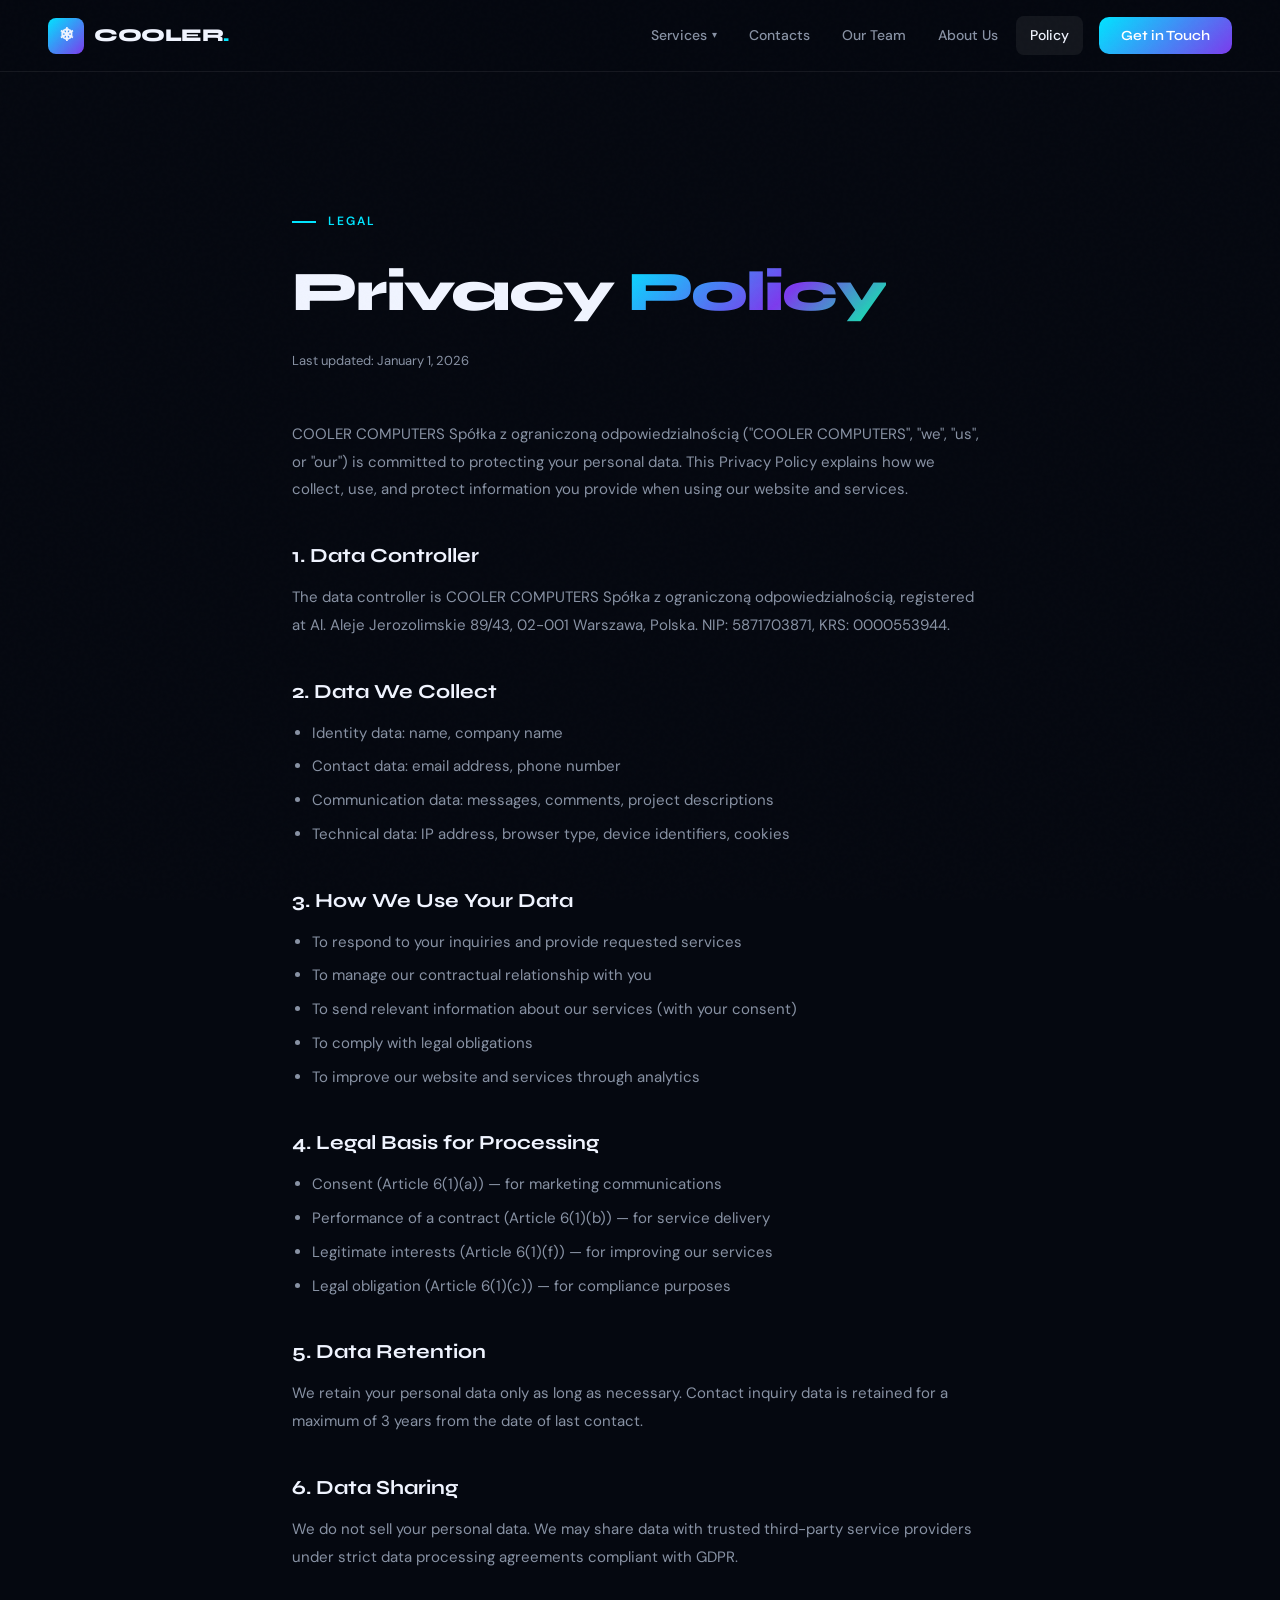
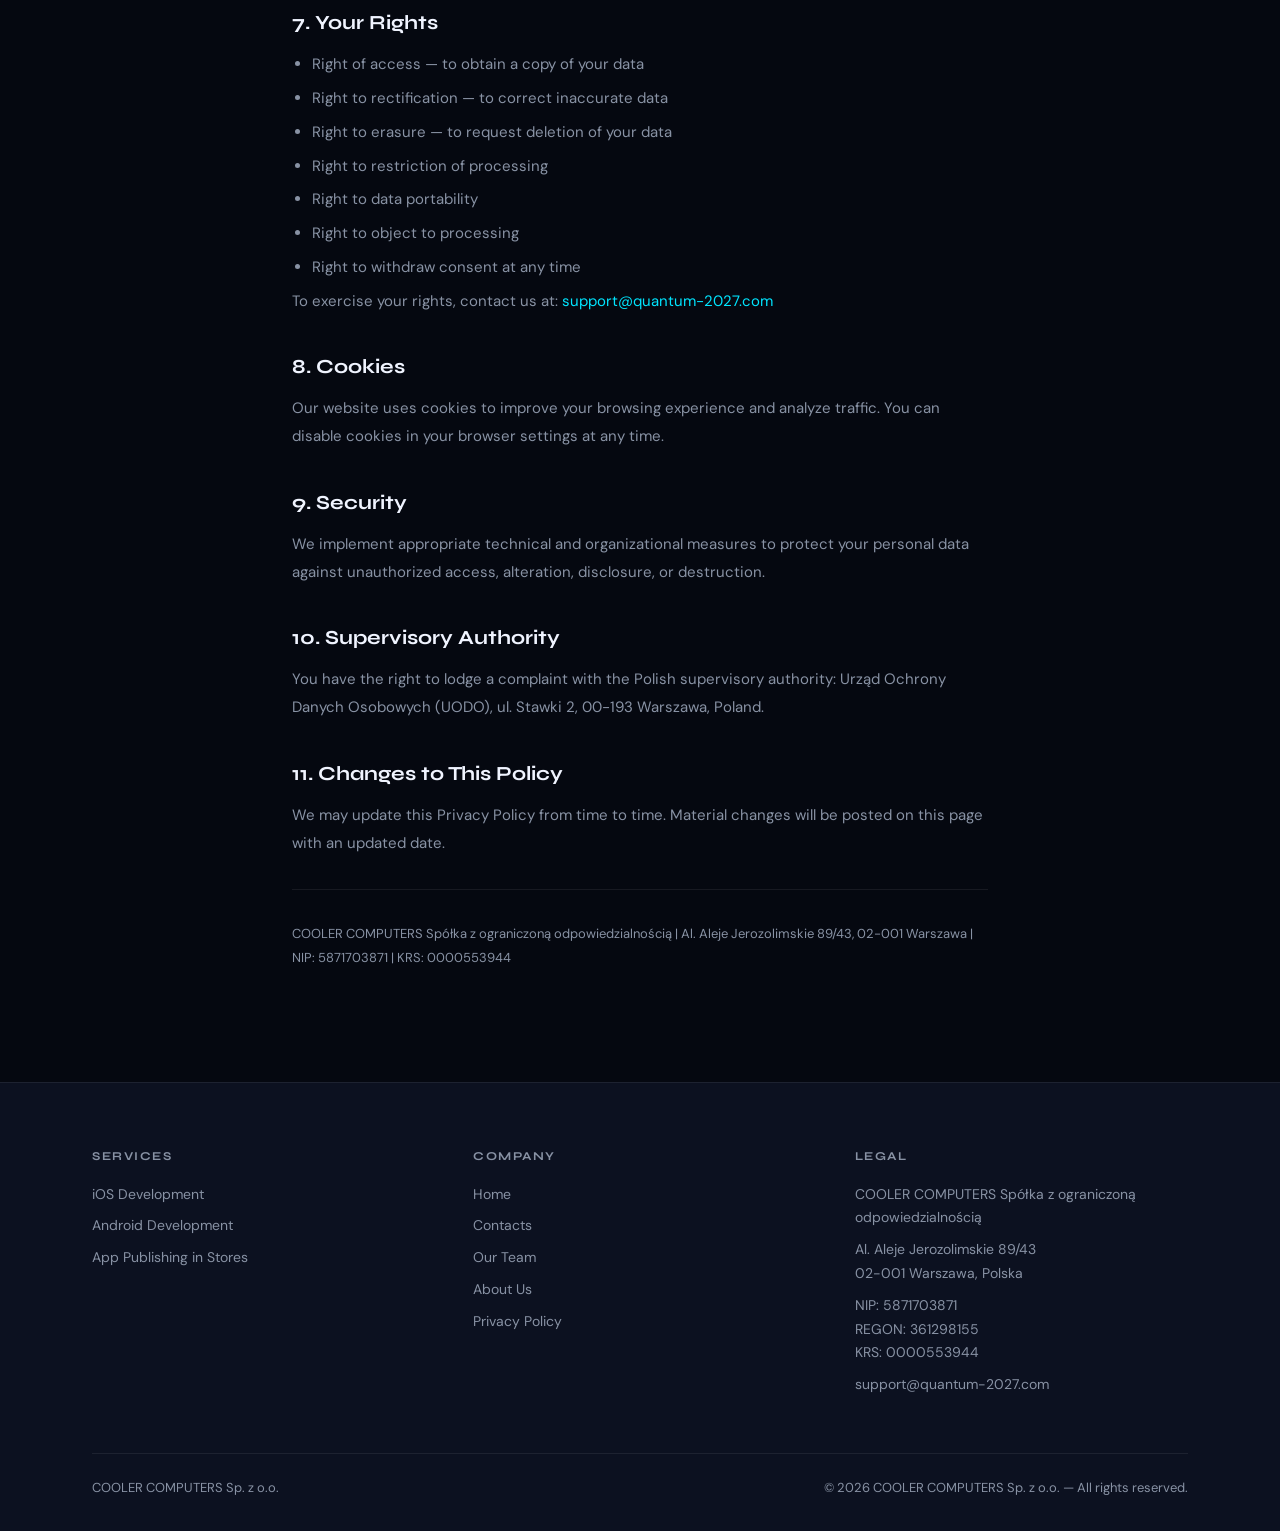
==== policy/index.html @ 415ed16c "Add files via upload" ====
<!DOCTYPE html>
<html lang="en">
<head>
  <meta charset="UTF-8" />
  <meta name="viewport" content="width=device-width, initial-scale=1.0" />
  <title>Privacy Policy — COOLER COMPUTERS</title>
  <link rel="stylesheet" href="/assets/style.css" />
  <style>
    .policy-wrap { max-width: 760px; margin: 0 auto; padding: 140px 32px 100px; }
    .policy-wrap h2 { font-size: 20px; font-weight: 700; margin: 36px 0 12px; }
    .policy-wrap p, .policy-wrap li { font-size: 15px; color: var(--text-muted); line-height: 1.85; margin-bottom: 12px; }
    .policy-wrap ul { padding-left: 20px; }
    .policy-wrap li { margin-bottom: 6px; }
    hr { border: none; border-top: 1px solid var(--border); margin: 32px 0; }
  </style>
</head>
<body>
<nav></nav>
<main>
  <div class="policy-wrap">
    <div class="section-label">Legal</div>
    <h1 style="font-size:clamp(36px,5vw,56px);font-weight:800;letter-spacing:-2px;margin-bottom:12px;">Privacy <span class="gradient-text">Policy</span></h1>
    <p style="font-size:13px;color:var(--text-muted);margin-bottom:48px;">Last updated: January 1, 2026</p>

    <p>COOLER COMPUTERS Spółka z ograniczoną odpowiedzialnością ("COOLER COMPUTERS", "we", "us", or "our") is committed to protecting your personal data. This Privacy Policy explains how we collect, use, and protect information you provide when using our website and services.</p>

    <h2>1. Data Controller</h2>
    <p>The data controller is COOLER COMPUTERS Spółka z ograniczoną odpowiedzialnością, registered at Al. Aleje Jerozolimskie 89/43, 02-001 Warszawa, Polska. NIP: 5871703871, KRS: 0000553944.</p>

    <h2>2. Data We Collect</h2>
    <ul>
      <li>Identity data: name, company name</li>
      <li>Contact data: email address, phone number</li>
      <li>Communication data: messages, comments, project descriptions</li>
      <li>Technical data: IP address, browser type, device identifiers, cookies</li>
    </ul>

    <h2>3. How We Use Your Data</h2>
    <ul>
      <li>To respond to your inquiries and provide requested services</li>
      <li>To manage our contractual relationship with you</li>
      <li>To send relevant information about our services (with your consent)</li>
      <li>To comply with legal obligations</li>
      <li>To improve our website and services through analytics</li>
    </ul>

    <h2>4. Legal Basis for Processing</h2>
    <ul>
      <li>Consent (Article 6(1)(a)) — for marketing communications</li>
      <li>Performance of a contract (Article 6(1)(b)) — for service delivery</li>
      <li>Legitimate interests (Article 6(1)(f)) — for improving our services</li>
      <li>Legal obligation (Article 6(1)(c)) — for compliance purposes</li>
    </ul>

    <h2>5. Data Retention</h2>
    <p>We retain your personal data only as long as necessary. Contact inquiry data is retained for a maximum of 3 years from the date of last contact.</p>

    <h2>6. Data Sharing</h2>
    <p>We do not sell your personal data. We may share data with trusted third-party service providers under strict data processing agreements compliant with GDPR.</p>

    <h2>7. Your Rights</h2>
    <ul>
      <li>Right of access — to obtain a copy of your data</li>
      <li>Right to rectification — to correct inaccurate data</li>
      <li>Right to erasure — to request deletion of your data</li>
      <li>Right to restriction of processing</li>
      <li>Right to data portability</li>
      <li>Right to object to processing</li>
      <li>Right to withdraw consent at any time</li>
    </ul>
    <p>To exercise your rights, contact us at: <a href="mailto:support@quantum-2027.com" style="color:var(--accent);">support@quantum-2027.com</a></p>

    <h2>8. Cookies</h2>
    <p>Our website uses cookies to improve your browsing experience and analyze traffic. You can disable cookies in your browser settings at any time.</p>

    <h2>9. Security</h2>
    <p>We implement appropriate technical and organizational measures to protect your personal data against unauthorized access, alteration, disclosure, or destruction.</p>

    <h2>10. Supervisory Authority</h2>
    <p>You have the right to lodge a complaint with the Polish supervisory authority: Urząd Ochrony Danych Osobowych (UODO), ul. Stawki 2, 00-193 Warszawa, Poland.</p>

    <h2>11. Changes to This Policy</h2>
    <p>We may update this Privacy Policy from time to time. Material changes will be posted on this page with an updated date.</p>

    <hr>
    <p style="font-size:13px;">COOLER COMPUTERS Spółka z ograniczoną odpowiedzialnością | Al. Aleje Jerozolimskie 89/43, 02-001 Warszawa | NIP: 5871703871 | KRS: 0000553944</p>
  </div>
</main>
<footer></footer>
<script src="/assets/main.js"></script>
<script>document.addEventListener('DOMContentLoaded', function() { renderNav('policy'); });</script>
</body>
</html>
---- assets/style.css ----
@import url('https://fonts.googleapis.com/css2?family=Syne:wght@400;600;700;800&family=DM+Sans:ital,opsz,wght@0,9..40,300;0,9..40,400;0,9..40,500;1,9..40,300&display=swap');

:root {
  --bg: #050810;
  --surface: #0c1120;
  --surface2: #111827;
  --border: rgba(255,255,255,0.07);
  --accent: #00e5ff;
  --accent2: #7c3aed;
  --accent3: #06ffa5;
  --text: #f0f4ff;
  --text-muted: #8892a4;
  --font-head: 'Syne', sans-serif;
  --font-body: 'DM Sans', sans-serif;
  --nav-h: 72px;
  --radius: 16px;
}

*, *::before, *::after { box-sizing: border-box; margin: 0; padding: 0; }
html { scroll-behavior: smooth; }
body { background: var(--bg); color: var(--text); font-family: var(--font-body); font-size: 16px; line-height: 1.6; overflow-x: hidden; }
a { color: inherit; text-decoration: none; }

body::before {
  content: '';
  position: fixed; inset: 0;
  background-image: url("data:image/svg+xml,%3Csvg viewBox='0 0 256 256' xmlns='http://www.w3.org/2000/svg'%3E%3Cfilter id='noise'%3E%3CfeTurbulence type='fractalNoise' baseFrequency='0.9' numOctaves='4' stitchTiles='stitch'/%3E%3C/filter%3E%3Crect width='100%25' height='100%25' filter='url(%23noise)' opacity='0.03'/%3E%3C/svg%3E");
  pointer-events: none; z-index: 9999; opacity: 0.4;
}

/* ─── NAV ─── */
nav {
  position: fixed; top: 0; left: 0; right: 0;
  height: var(--nav-h);
  display: flex; align-items: center;
  padding: 0 48px;
  background: rgba(5,8,16,0.85);
  backdrop-filter: blur(20px);
  border-bottom: 1px solid var(--border);
  z-index: 1000;
  gap: 8px;
}

.nav-logo {
  display: flex; align-items: center; gap: 10px;
  font-family: var(--font-head); font-weight: 800; font-size: 18px;
  letter-spacing: -0.5px; margin-right: auto; flex-shrink: 0;
}
.nav-logo-icon {
  width: 36px; height: 36px;
  background: linear-gradient(135deg, var(--accent), var(--accent2));
  border-radius: 8px; display: flex; align-items: center; justify-content: center; font-size: 18px;
}

.nav-links { display: flex; align-items: center; gap: 4px; list-style: none; }

.nav-links > li > a,
.nav-links > li > span.nav-item {
  padding: 8px 14px; border-radius: 8px;
  font-size: 14px; font-weight: 500; color: var(--text-muted);
  transition: color 0.2s, background 0.2s;
  cursor: pointer; display: flex; align-items: center; gap: 5px;
  white-space: nowrap; user-select: none;
}
.nav-links > li > a:hover,
.nav-links > li > span.nav-item:hover,
.nav-links > li.active > a { color: var(--text); background: rgba(255,255,255,0.06); }

/* ─── DROPDOWN — JS controlled ─── */
.nav-dropdown-wrap { position: relative; }

.nav-dropdown {
  position: absolute; top: calc(100% + 4px); left: 0;
  background: var(--surface);
  border: 1px solid rgba(255,255,255,0.1);
  border-radius: var(--radius); padding: 8px;
  min-width: 230px;
  box-shadow: 0 24px 64px rgba(0,0,0,0.6);
  z-index: 2000;
  opacity: 0; visibility: hidden; pointer-events: none;
  transform: translateY(-6px);
  transition: opacity 0.18s ease, transform 0.18s ease, visibility 0.18s;
}
.nav-dropdown.open {
  opacity: 1; visibility: visible; pointer-events: auto;
  transform: translateY(0);
}

.nav-dropdown a {
  display: flex; align-items: center; gap: 10px;
  padding: 10px 12px; border-radius: 10px;
  font-size: 14px; color: var(--text-muted);
  transition: all 0.15s;
}
.nav-dropdown a:hover { color: var(--text); background: rgba(255,255,255,0.06); }
.nav-dropdown .dd-icon {
  width: 30px; height: 30px; border-radius: 8px;
  display: flex; align-items: center; justify-content: center; font-size: 15px; flex-shrink: 0;
}

.chevron { font-size: 10px; transition: transform 0.2s; display: inline-block; }
.nav-dropdown-wrap.open .chevron { transform: rotate(180deg); }

/* ─── CTA ─── */
.btn-cta {
  padding: 10px 22px;
  background: linear-gradient(135deg, var(--accent), var(--accent2));
  color: #fff !important; border-radius: 10px;
  font-family: var(--font-head); font-weight: 600; font-size: 14px;
  cursor: pointer; border: none; white-space: nowrap; margin-left: 8px;
  transition: opacity 0.2s, transform 0.2s, box-shadow 0.2s;
}
.btn-cta:hover { opacity: 0.9; transform: translateY(-1px); box-shadow: 0 8px 30px rgba(0,229,255,0.3); }

/* ─── HAMBURGER ─── */
.nav-hamburger {
  display: none; flex-direction: column; gap: 5px;
  cursor: pointer; padding: 8px; background: none; border: none; color: var(--text); margin-left: auto;
}
.nav-hamburger span { display: block; width: 22px; height: 2px; background: currentColor; border-radius: 2px; transition: all 0.3s; }

/* ─── MOBILE MENU ─── */
.mobile-menu {
  position: fixed; top: var(--nav-h); left: 0; right: 0; bottom: 0;
  background: var(--bg); z-index: 999;
  padding: 24px; overflow-y: auto;
  display: none; flex-direction: column; gap: 4px;
}
.mobile-menu.open { display: flex; }
.mobile-menu a, .mobile-menu span { padding: 14px 16px; border-radius: 10px; font-size: 16px; font-weight: 500; color: var(--text-muted); transition: all 0.2s; cursor: pointer; display: block; }
.mobile-menu a:hover { color: var(--text); background: var(--surface); }
.mobile-menu .mm-section { font-size: 11px; font-weight: 700; letter-spacing: 1.5px; text-transform: uppercase; color: var(--accent); padding: 16px 16px 4px; }
.mobile-menu .mm-cta { margin-top: 16px; background: linear-gradient(135deg, var(--accent), var(--accent2)); color: #fff !important; border-radius: 12px; font-weight: 700; text-align: center; }

/* ─── MODAL ─── */
.modal-overlay {
  position: fixed; inset: 0;
  background: rgba(0,0,0,0.75); backdrop-filter: blur(8px);
  z-index: 3000;
  display: flex; align-items: center; justify-content: center;
  opacity: 0; visibility: hidden;
  transition: opacity 0.25s, visibility 0.25s;
}
.modal-overlay.open { opacity: 1; visibility: visible; }

.modal {
  background: var(--surface); border: 1px solid rgba(255,255,255,0.1);
  border-radius: 24px; padding: 40px;
  width: 90%; max-width: 480px; position: relative;
  transform: translateY(16px) scale(0.98);
  transition: transform 0.25s;
}
.modal-overlay.open .modal { transform: translateY(0) scale(1); }

.modal-close {
  position: absolute; top: 16px; right: 16px;
  width: 32px; height: 32px; border-radius: 50%;
  border: 1px solid var(--border); background: none; color: var(--text-muted);
  cursor: pointer; font-size: 20px; line-height: 1;
  display: flex; align-items: center; justify-content: center;
  transition: all 0.2s;
}
.modal-close:hover { color: var(--text); background: var(--border); }
.modal h2 { font-family: var(--font-head); font-size: 26px; font-weight: 700; margin-bottom: 24px; }

.form-field { margin-bottom: 16px; }
.form-field label { display: block; font-size: 13px; font-weight: 500; color: var(--text-muted); margin-bottom: 6px; }
.form-field input, .form-field textarea {
  width: 100%; background: var(--bg); border: 1px solid var(--border);
  border-radius: 10px; padding: 12px 16px; color: var(--text);
  font-family: var(--font-body); font-size: 14px; outline: none; transition: border-color 0.2s;
}
.form-field textarea { resize: vertical; min-height: 90px; }
.form-field input:focus, .form-field textarea:focus { border-color: var(--accent); }
.form-field input::placeholder, .form-field textarea::placeholder { color: var(--text-muted); opacity: 0.5; }

.modal-submit {
  width: 100%; padding: 14px;
  background: linear-gradient(135deg, var(--accent), var(--accent2));
  color: #fff; border: none; border-radius: 12px;
  font-family: var(--font-head); font-size: 15px; font-weight: 700;
  cursor: pointer; transition: opacity 0.2s, transform 0.2s; margin-top: 8px;
}
.modal-submit:hover { opacity: 0.9; transform: translateY(-1px); }
.modal-legal { margin-top: 12px; font-size: 11px; color: var(--text-muted); line-height: 1.5; text-align: center; }
.modal-legal a { color: var(--accent); text-decoration: underline; }

/* ─── FOOTER ─── */
footer { background: var(--surface); border-top: 1px solid var(--border); padding: 64px 48px 32px; }
.footer-grid { display: grid; grid-template-columns: 1fr 1fr 1fr; gap: 48px; margin-bottom: 48px; }
.footer-col h4 { font-family: var(--font-head); font-size: 12px; font-weight: 700; letter-spacing: 1.5px; text-transform: uppercase; color: var(--text-muted); margin-bottom: 16px; }
.footer-col a, .footer-col p { display: block; font-size: 14px; color: var(--text-muted); margin-bottom: 8px; transition: color 0.2s; line-height: 1.7; }
.footer-col a:hover { color: var(--accent); }
.footer-bottom { border-top: 1px solid var(--border); padding-top: 24px; display: flex; align-items: center; justify-content: space-between; font-size: 13px; color: var(--text-muted); }

/* ─── MAIN / UTILS ─── */
main { padding-top: var(--nav-h); min-height: 100vh; }
.container { max-width: 1160px; margin: 0 auto; padding: 0 32px; }

.gradient-text {
  background: linear-gradient(135deg, var(--accent) 0%, var(--accent2) 60%, var(--accent3) 100%);
  -webkit-background-clip: text; -webkit-text-fill-color: transparent; background-clip: text;
}

.section-label {
  display: flex; align-items: center; gap: 12px;
  font-size: 12px; font-weight: 600; letter-spacing: 2px; text-transform: uppercase;
  color: var(--accent); margin-bottom: 16px;
}
.section-label::before { content: ''; display: block; width: 24px; height: 2px; background: var(--accent); }

h1, h2, h3, h4 { font-family: var(--font-head); }

.reveal { opacity: 0; transform: translateY(28px); transition: opacity 0.65s ease, transform 0.65s ease; }
.reveal.visible { opacity: 1; transform: translateY(0); }

/* ─── RESPONSIVE ─── */
@media (max-width: 900px) {
  nav { padding: 0 20px; }
  .nav-links, .btn-cta { display: none; }
  .nav-hamburger { display: flex; }
  footer { padding: 40px 20px 24px; }
  .footer-grid { grid-template-columns: 1fr; gap: 32px; }
  .footer-bottom { flex-direction: column; gap: 8px; text-align: center; }
}
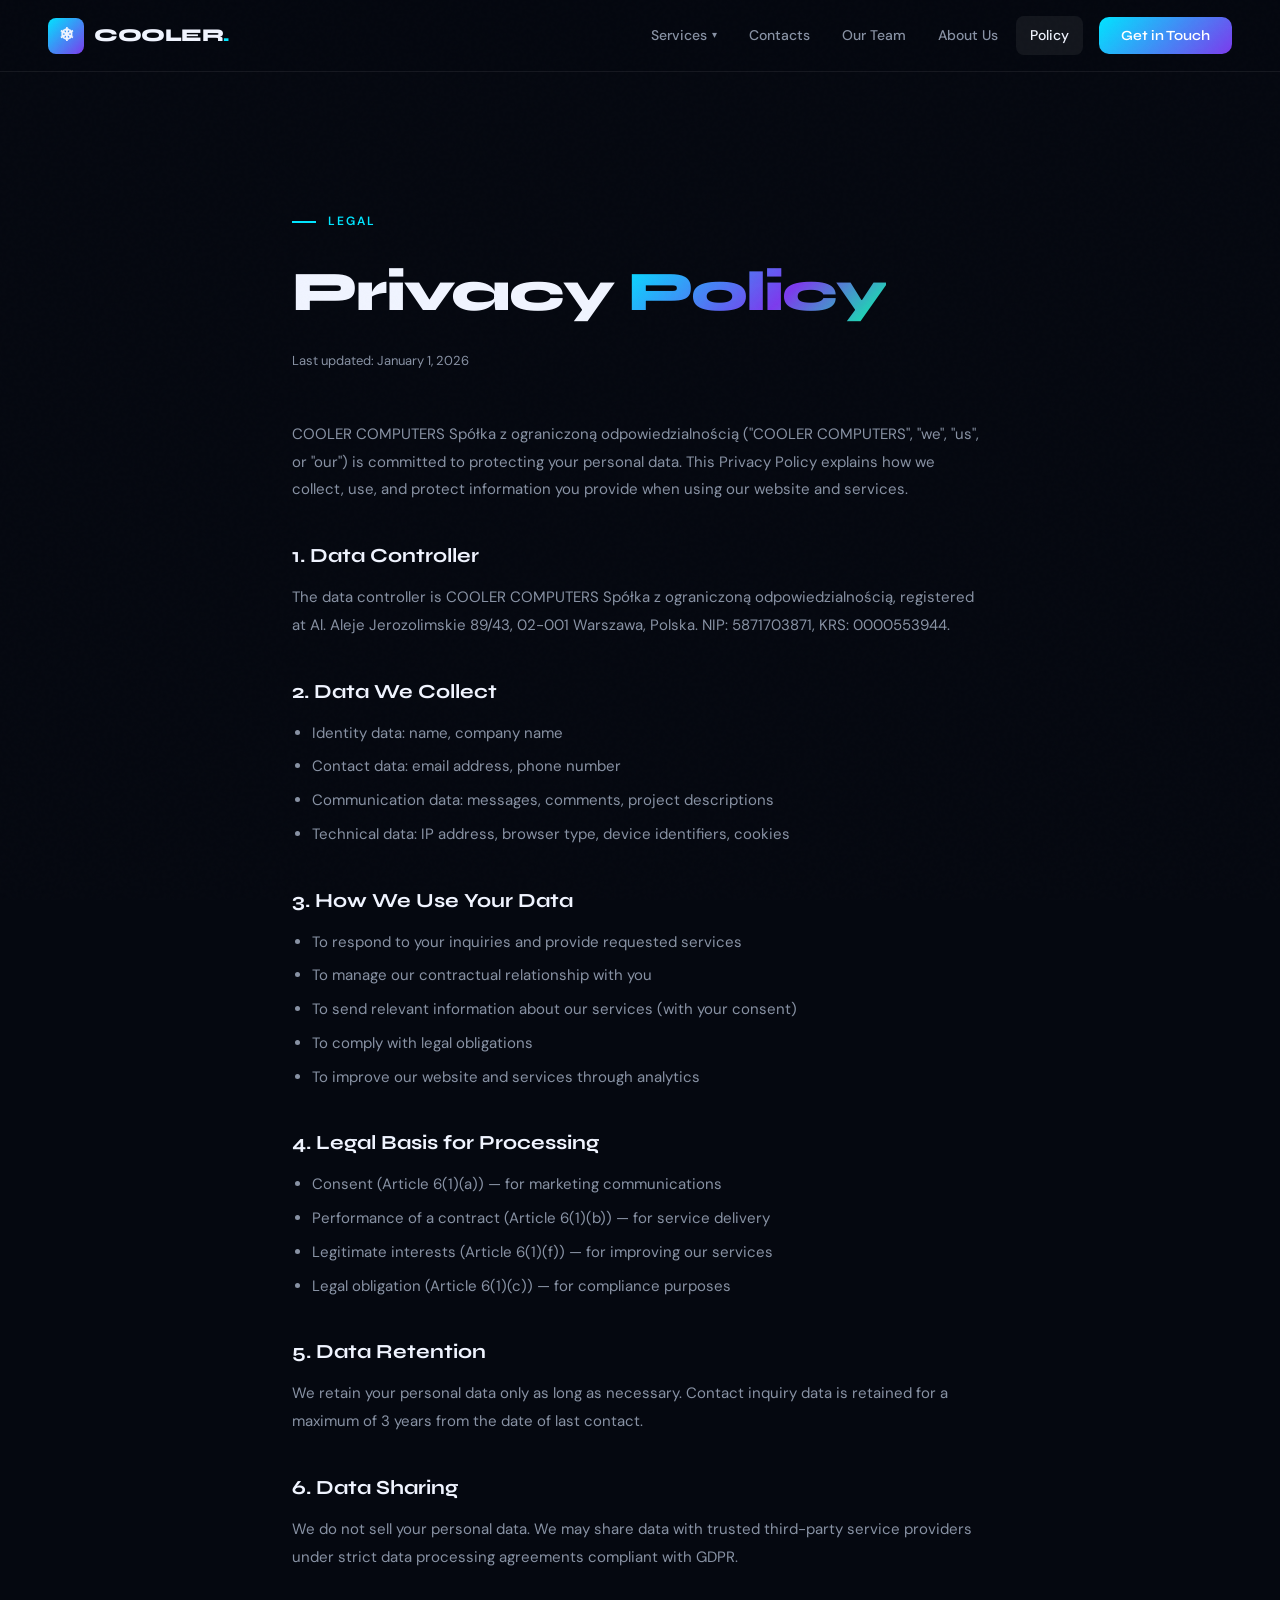
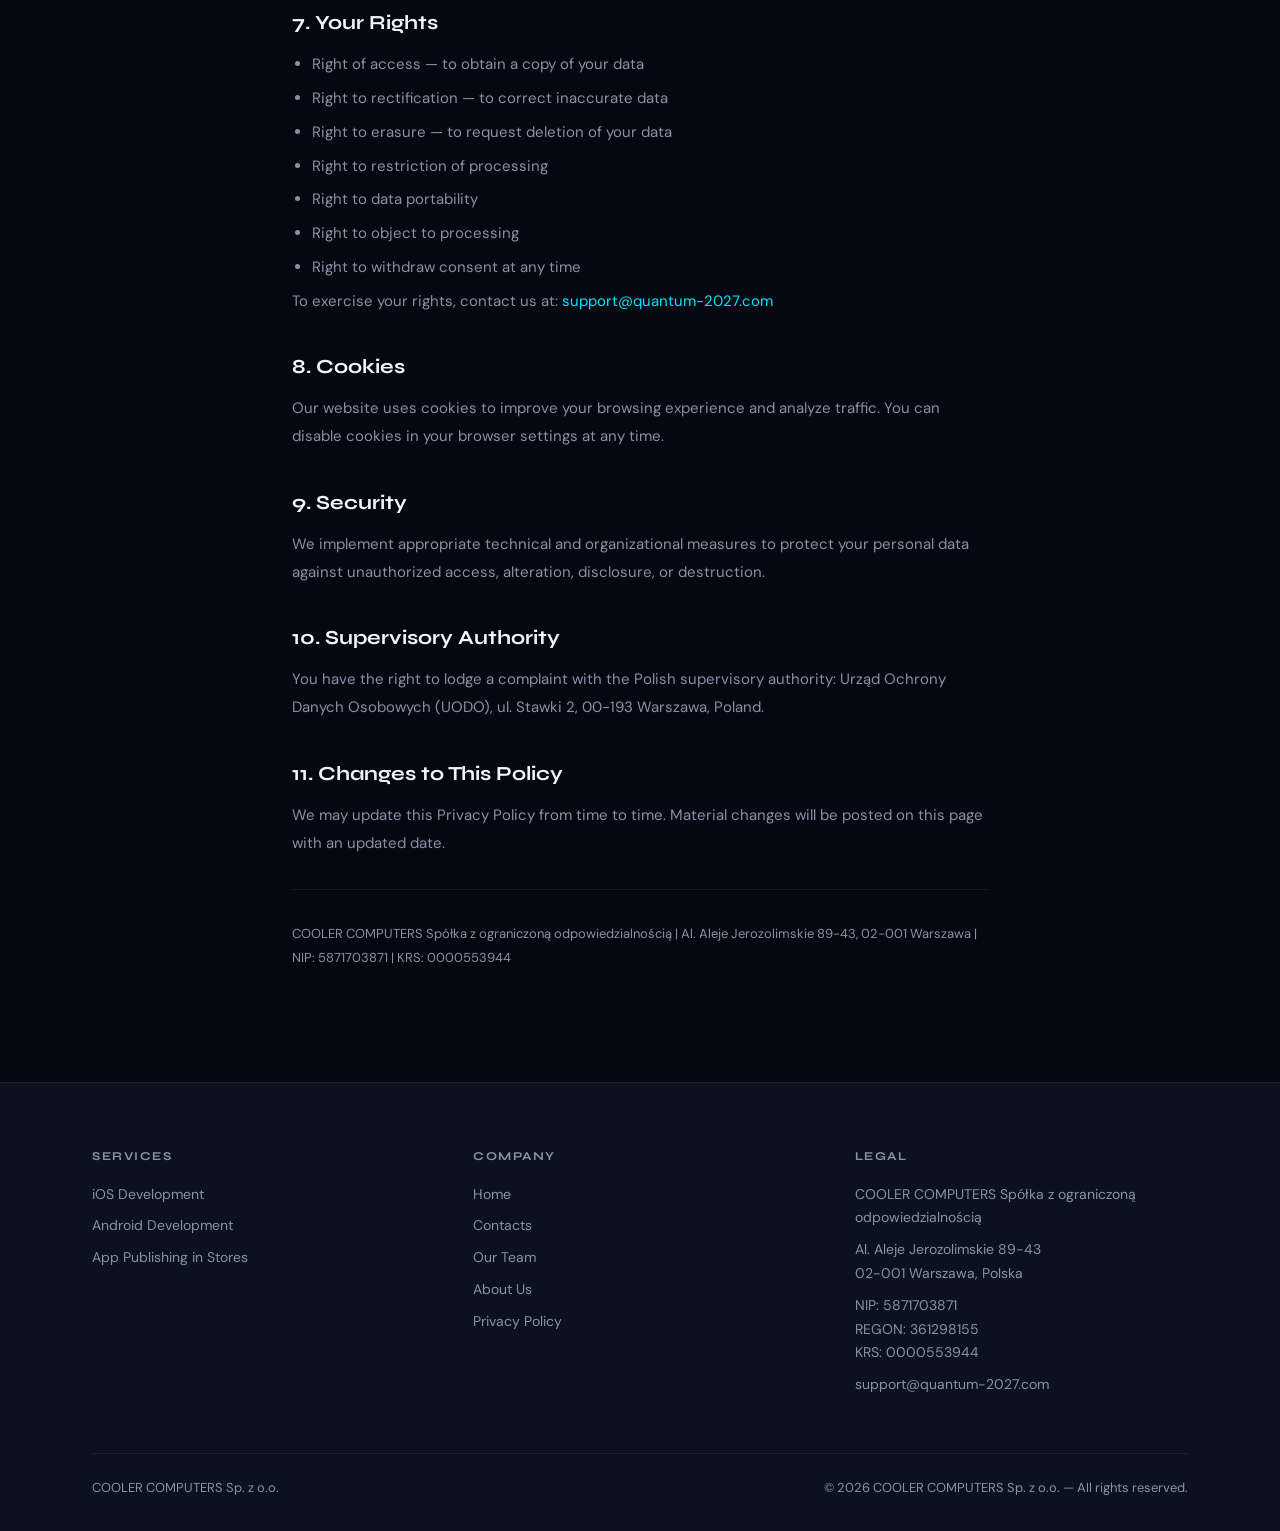
==== commit 573e04a7: "Update index.html" ====
--- a/policy/index.html
+++ b/policy/index.html
@@ -83,7 +83,7 @@
     <p>We may update this Privacy Policy from time to time. Material changes will be posted on this page with an updated date.</p>
 
     <hr>
-    <p style="font-size:13px;">COOLER COMPUTERS Spółka z ograniczoną odpowiedzialnością | Al. Aleje Jerozolimskie 89/43, 02-001 Warszawa | NIP: 5871703871 | KRS: 0000553944</p>
+    <p style="font-size:13px;">COOLER COMPUTERS Spółka z ograniczoną odpowiedzialnością | Al. Aleje Jerozolimskie 89-43, 02-001 Warszawa | NIP: 5871703871 | KRS: 0000553944</p>
   </div>
 </main>
 <footer></footer>
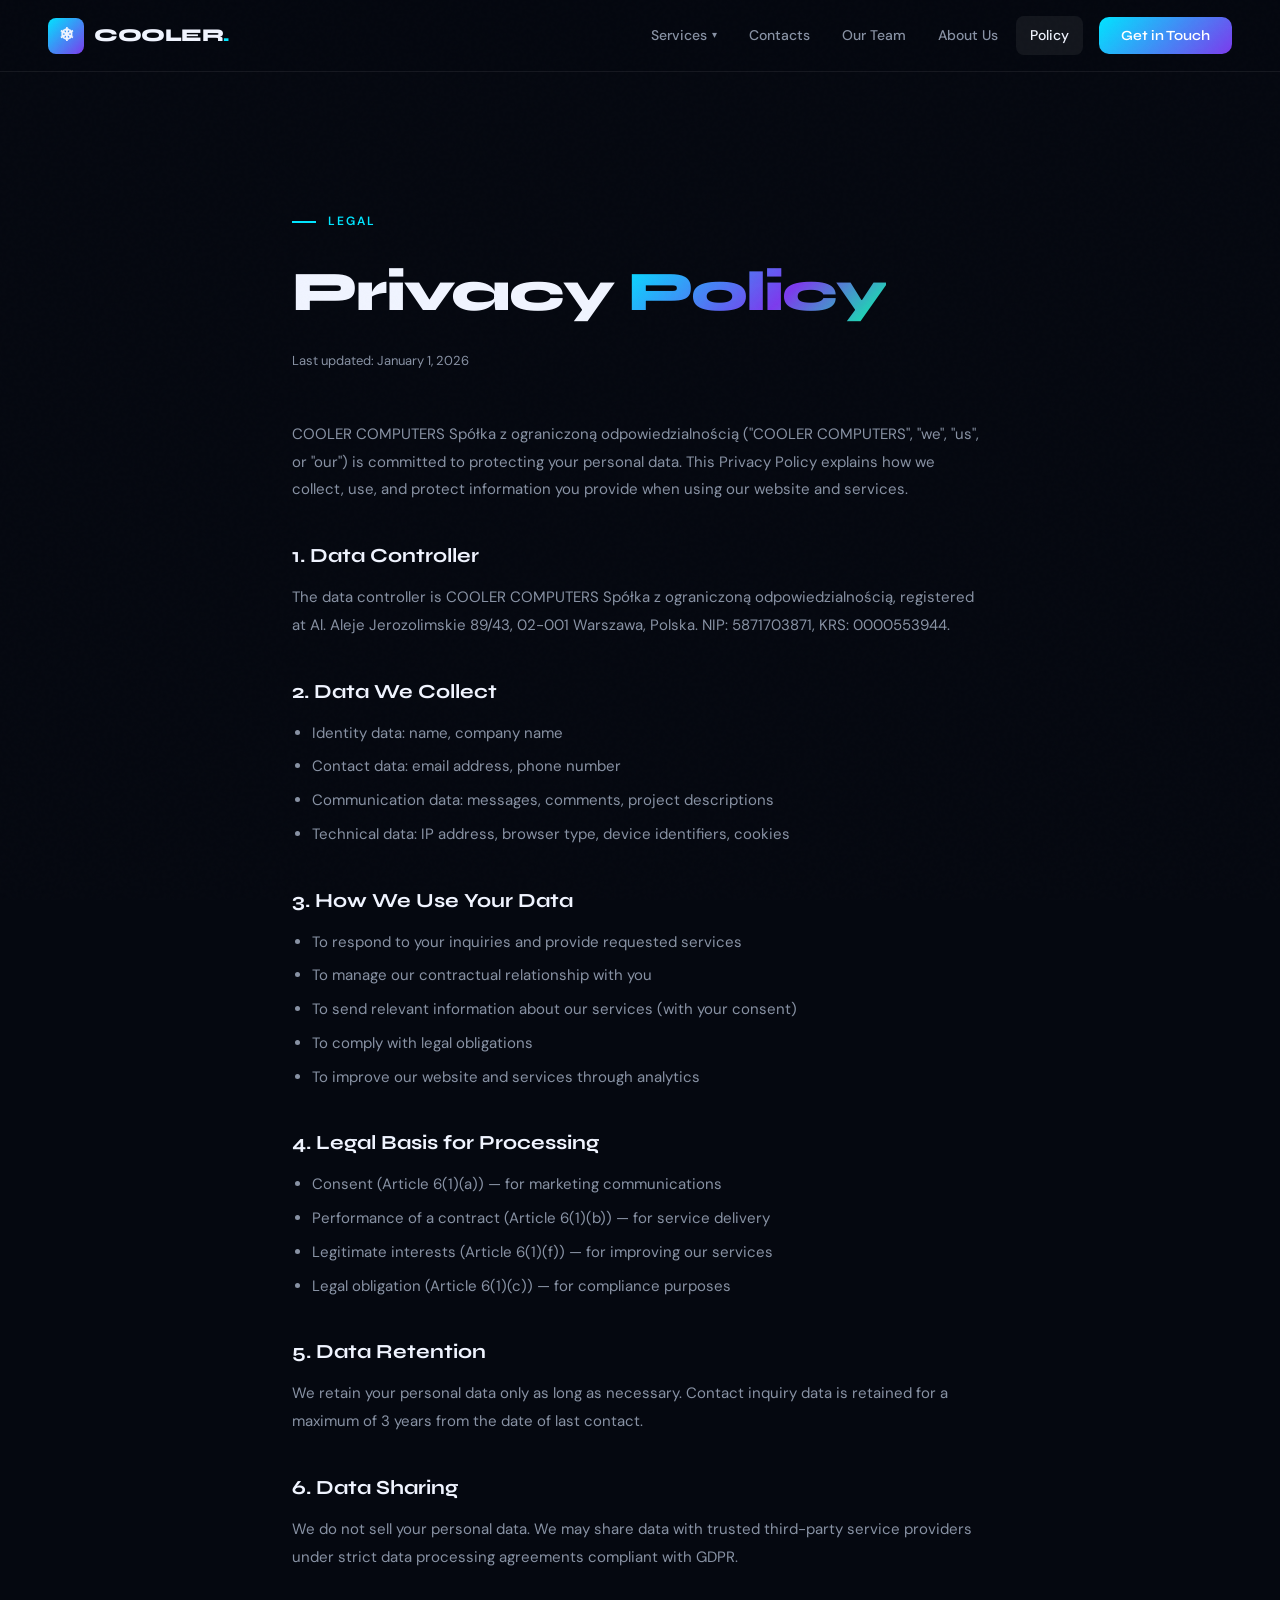
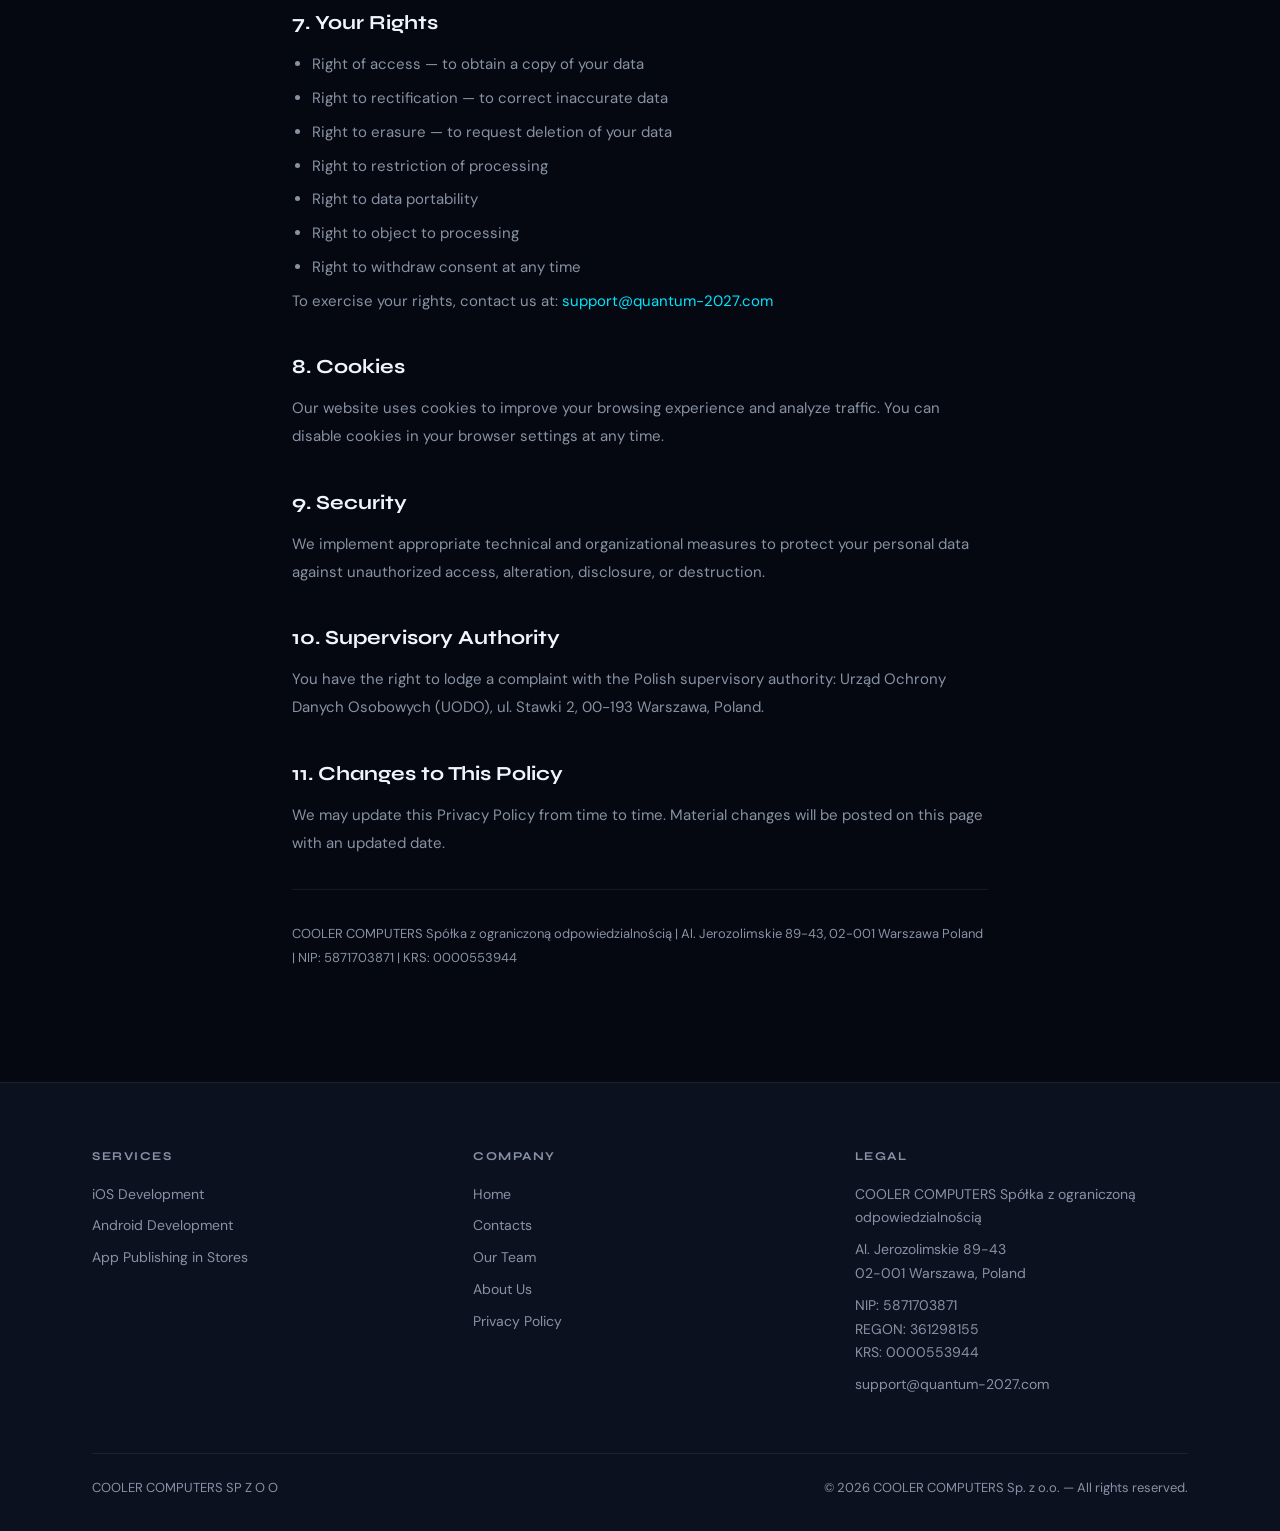
==== commit f61b9ef1: "Update index.html" ====
--- a/policy/index.html
+++ b/policy/index.html
@@ -83,7 +83,7 @@
     <p>We may update this Privacy Policy from time to time. Material changes will be posted on this page with an updated date.</p>
 
     <hr>
-    <p style="font-size:13px;">COOLER COMPUTERS Spółka z ograniczoną odpowiedzialnością | Al. Aleje Jerozolimskie 89-43, 02-001 Warszawa | NIP: 5871703871 | KRS: 0000553944</p>
+    <p style="font-size:13px;">COOLER COMPUTERS Spółka z ograniczoną odpowiedzialnością | Al. Jerozolimskie 89-43, 02-001 Warszawa Poland | NIP: 5871703871 | KRS: 0000553944</p>
   </div>
 </main>
 <footer></footer>
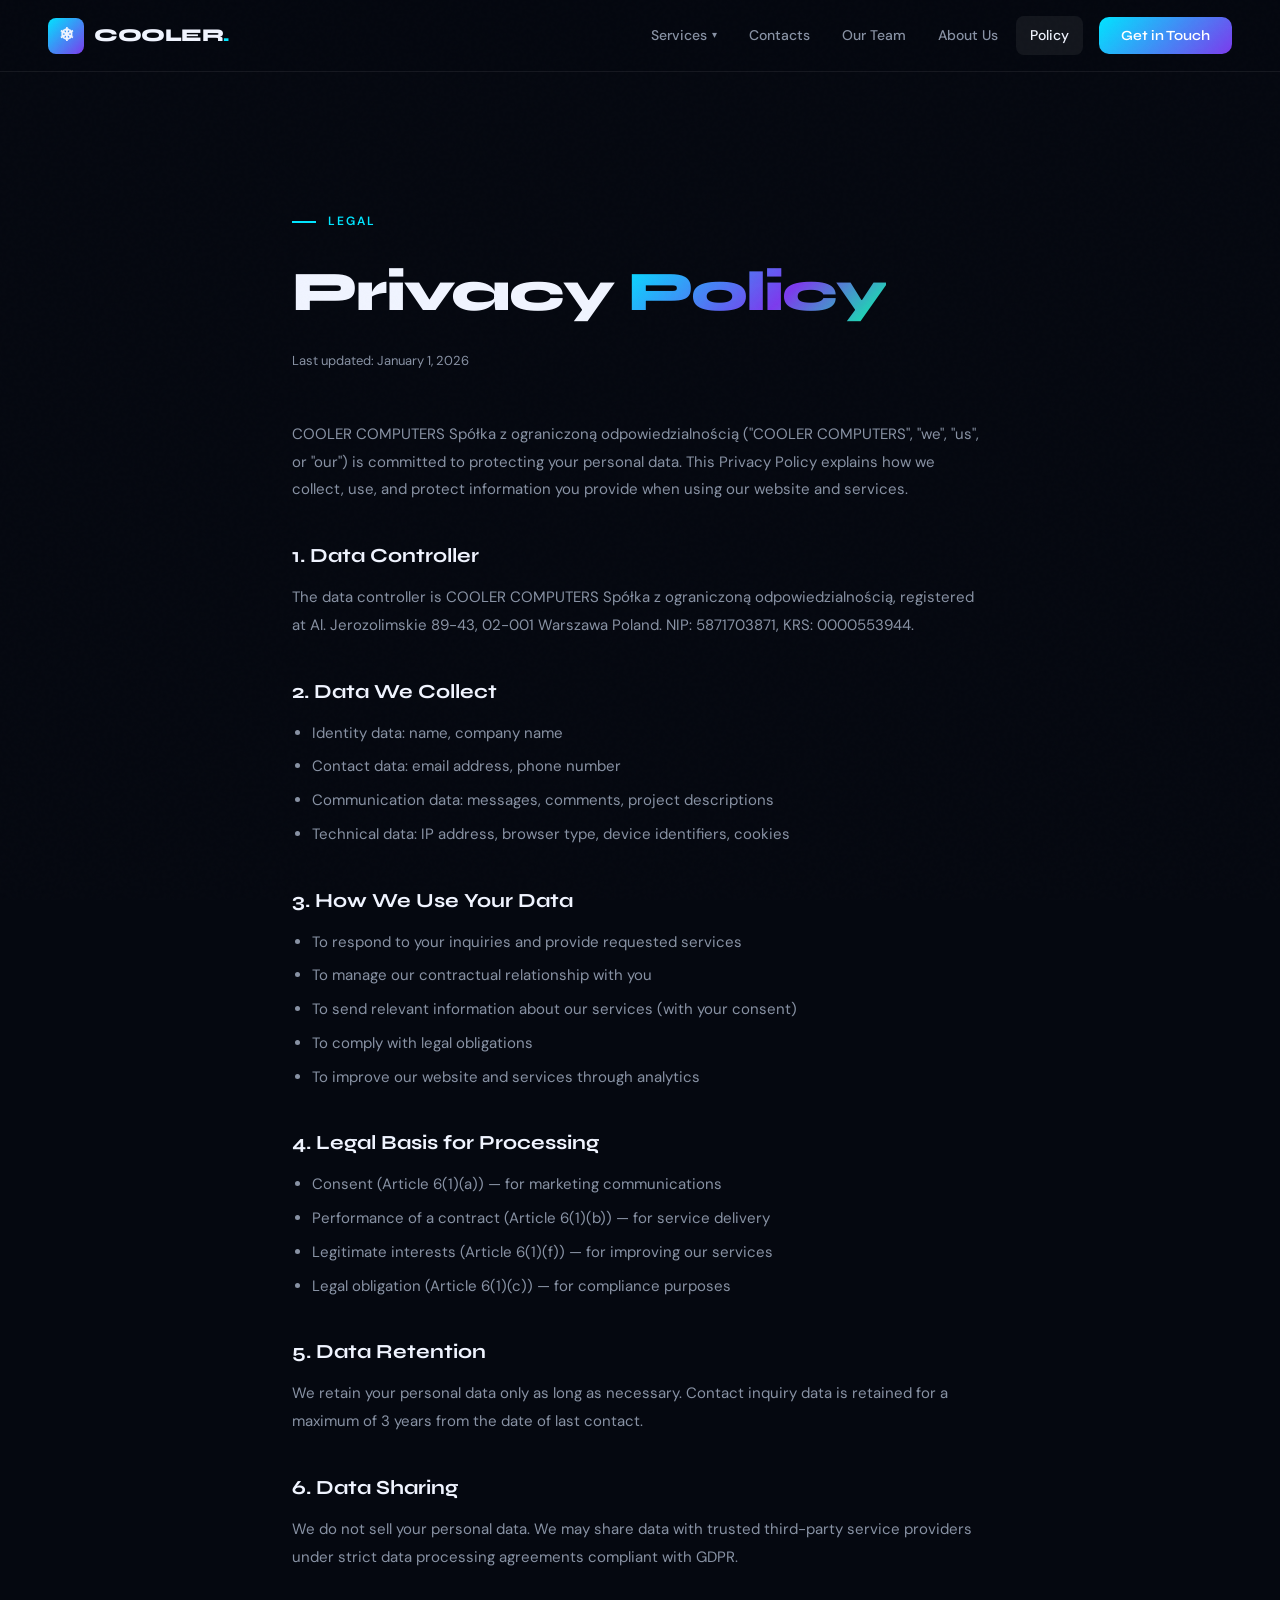
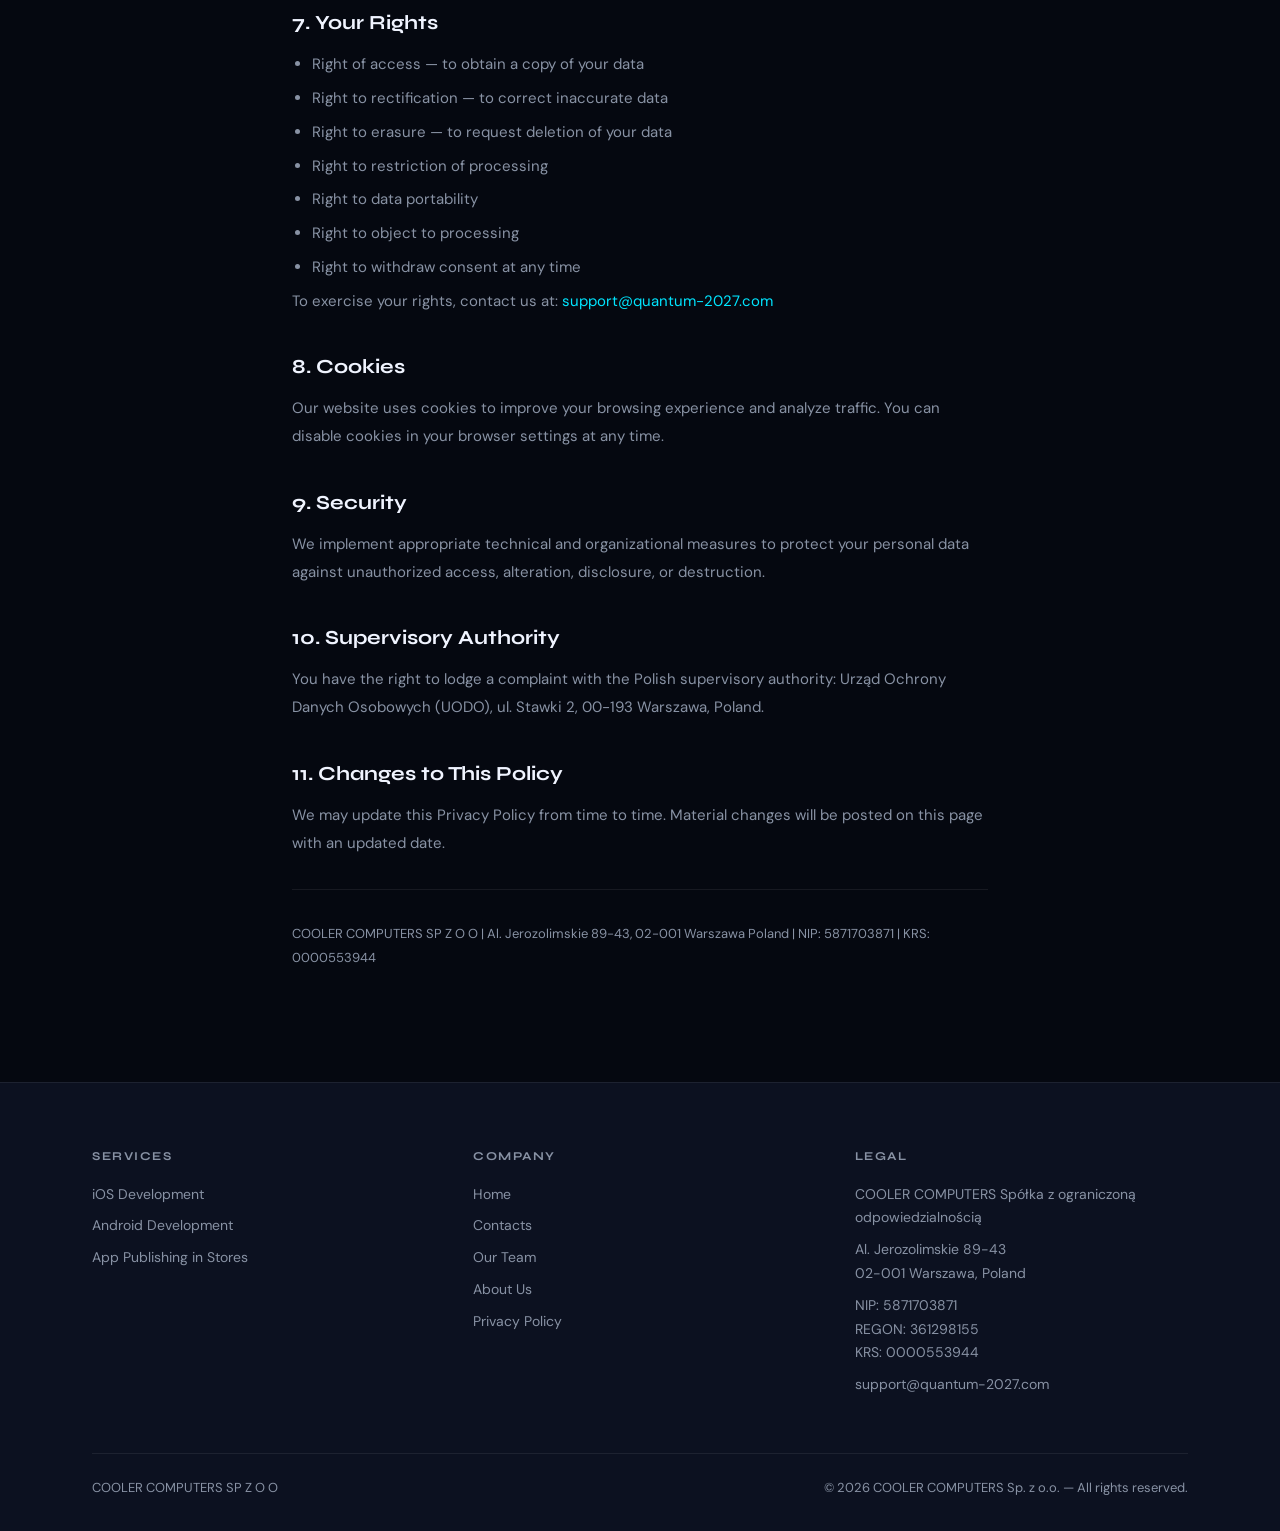
==== commit 3bf5ff35: "Update index.html" ====
--- a/policy/index.html
+++ b/policy/index.html
@@ -25,7 +25,7 @@
     <p>COOLER COMPUTERS Spółka z ograniczoną odpowiedzialnością ("COOLER COMPUTERS", "we", "us", or "our") is committed to protecting your personal data. This Privacy Policy explains how we collect, use, and protect information you provide when using our website and services.</p>
 
     <h2>1. Data Controller</h2>
-    <p>The data controller is COOLER COMPUTERS Spółka z ograniczoną odpowiedzialnością, registered at Al. Aleje Jerozolimskie 89/43, 02-001 Warszawa, Polska. NIP: 5871703871, KRS: 0000553944.</p>
+    <p>The data controller is COOLER COMPUTERS Spółka z ograniczoną odpowiedzialnością, registered at Al. Jerozolimskie 89-43, 02-001 Warszawa Poland. NIP: 5871703871, KRS: 0000553944.</p>
 
     <h2>2. Data We Collect</h2>
     <ul>
@@ -83,7 +83,7 @@
     <p>We may update this Privacy Policy from time to time. Material changes will be posted on this page with an updated date.</p>
 
     <hr>
-    <p style="font-size:13px;">COOLER COMPUTERS Spółka z ograniczoną odpowiedzialnością | Al. Jerozolimskie 89-43, 02-001 Warszawa Poland | NIP: 5871703871 | KRS: 0000553944</p>
+    <p style="font-size:13px;">COOLER COMPUTERS SP Z O O | Al. Jerozolimskie 89-43, 02-001 Warszawa Poland | NIP: 5871703871 | KRS: 0000553944</p>
   </div>
 </main>
 <footer></footer>
